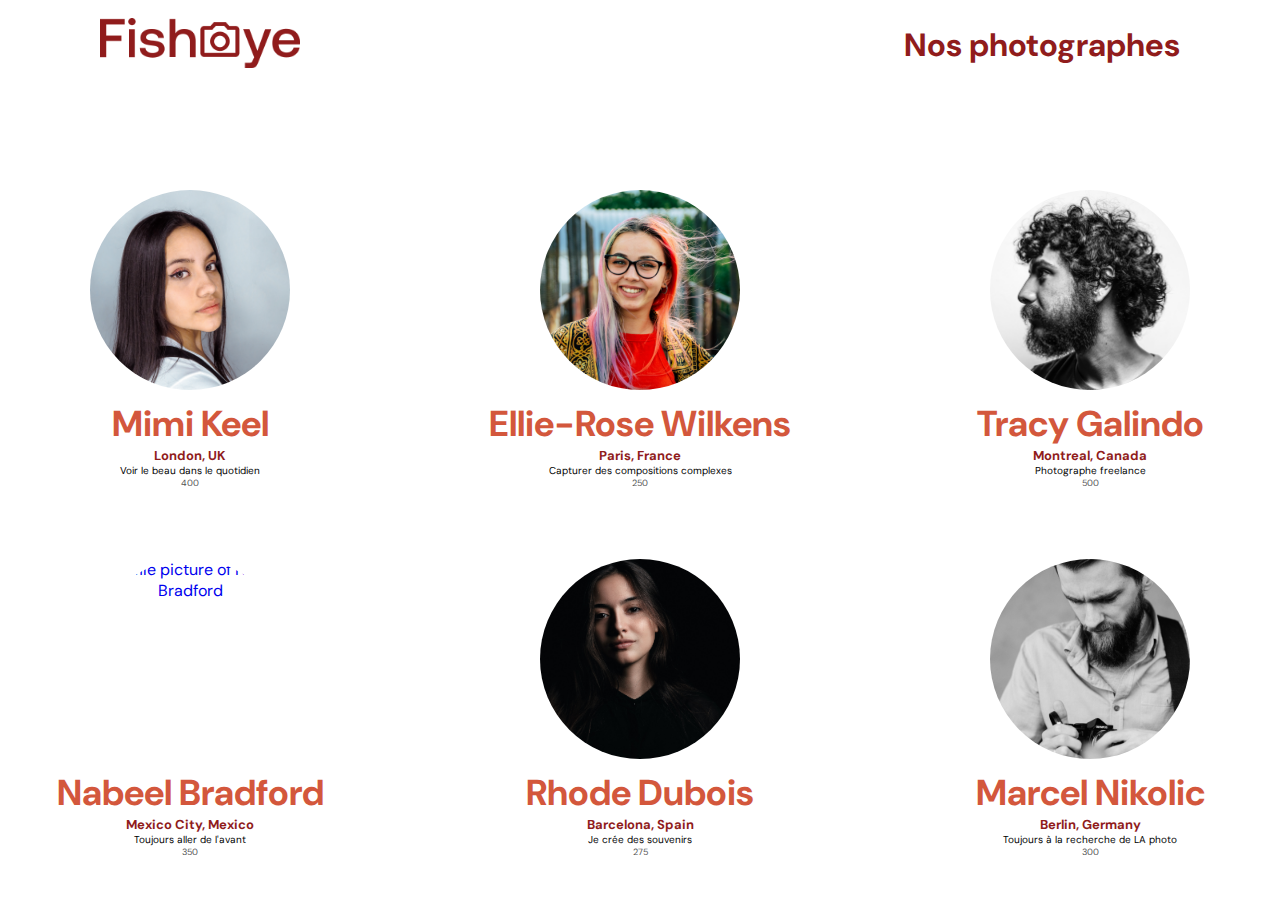
==== index.html @ 1db13030 "Create repo of the project" ====
<!DOCTYPE html>
<html lang="fr">

<head>
  <link href="css/style.css" rel="stylesheet" type="text/css" />
  <meta charset="utf-8">
  <link rel="icon" type="image/png" href="assets/favicon.png">
  <link href="https://fonts.googleapis.com/css?family=DM+Sans&display=swap" rel="stylesheet">
  <link rel="stylesheet" href="https://cdnjs.cloudflare.com/ajax/libs/font-awesome/6.2.0/css/all.min.css"
    integrity="sha512-xh6O/CkQoPOWDdYTDqeRdPCVd1SpvCA9XXcUnZS2FmJNp1coAFzvtCN9BmamE+4aHK8yyUHUSCcJHgXloTyT2A=="
    crossorigin="anonymous" referrerpolicy="no-referrer">
  <link href="https://cdnjs.cloudflare.com/ajax/libs/font-awesome/6.2.1/css/all.min.css" rel="stylesheet">
  <title>Fisheye - photographe </title>
</head>

<body>
  <header>
    <a href="index.html" aria-label="Liens vers la page d’accueil">
      <img src="assets/images/logo.png" class="logo" alt="Fisheye Home page" />
    </a>
    <h1 aria-label="Texte statique">Nos photographes</h1>
  </header>
  <main id="main">
    <div class="photographer_section"></div>
  </main>

  <!-- Factories -->
  <script src="js/factories/ContentsFactories.js"></script>

  <!-- Models -->
  <script src="/js/models/Photographers.js"></script>
  <script src="/js/models/media.js"></script>

  <!-- Templates -->
  <script src="js/templates/HtmlCard.js"></script>

  <!-- Api -->
  <script src="/js/api/Api.js"></script>

  <!-- Entry point -->
  <script src="js/IndexHtml.js"></script>


</body>

</html>
---- css/style.css ----
@import url("photographer.css");

body {
    font-family: "DM Sans", sans-serif;
    margin: 0;
}


header {
    display: flex;
    flex-direction: row;
    justify-content: space-between;
    align-items: center;
    height: 90px;
}

h1 {
    color: #901C1C;
    margin-right: 100px;
}

.logo {
    height: 50px;
    margin-left: 100px;
}

.photographer_section {
    display: grid;
    grid-template-columns: 1fr 1fr 1fr;
    gap: 70px;
    margin-top: 100px;
}

.photographer_section article {
    justify-self: center;
    display: flex;
    justify-content: center;
    align-items: center;
    flex-direction: column;
}

.photographer_section a{
    display: flex;
    flex-direction: column;
    align-items: center;
    text-decoration: none;
}

.photographer_section div {
    width: 100%;
    text-align: center;
}

.photographer_section article h2 {
    color: #D3573C;
    font-size: 36px;
    margin-bottom: 0px;
    margin-top: 10px;
}

.photographer_section article img {
    height: 200px;
    width: 200px;
    border-radius: 50%;
    object-fit: cover;
}
.photographer_section article h3 {
    color: #901C1C;
    font-size: 13px;
    margin: 0px;
} 

.photographer_section article p {
    text-align: center;
    font-size: 10px;
    color: #000000;
    margin: 0px;
} 

.photographer_section article .rate {
    color: #525252;
    font-size: 9px;
    object-fit: cover;
    
}
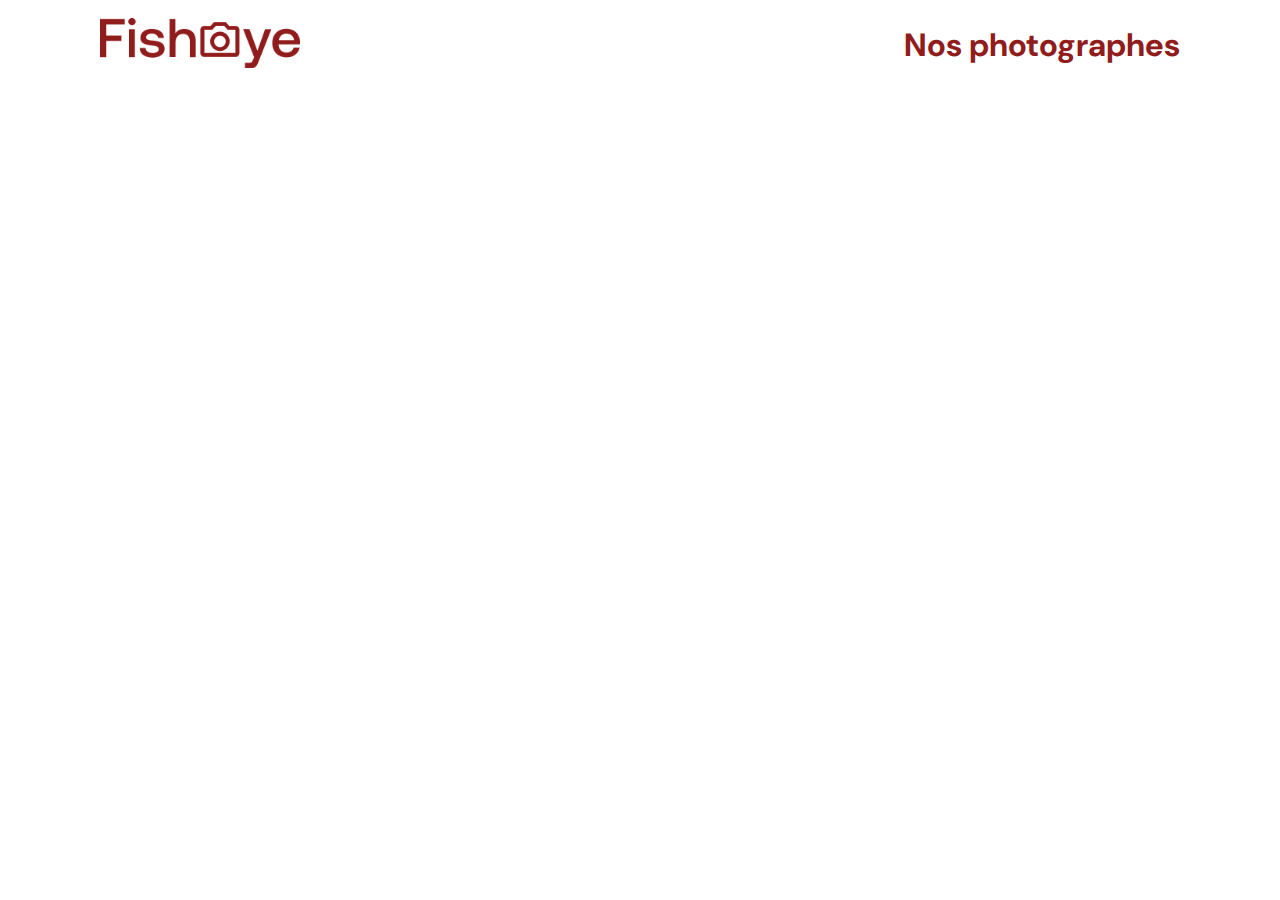
==== commit c6fcb5cc: "Change path of js scripts" ====
--- a/index.html
+++ b/index.html
@@ -2,7 +2,7 @@
 <html lang="fr">
 
 <head>
-  <link href="css/style.css" rel="stylesheet" type="text/css" />
+  <link href="css/style.css" rel="stylesheet" type="text/css">
   <meta charset="utf-8">
   <link rel="icon" type="image/png" href="assets/favicon.png">
   <link href="https://fonts.googleapis.com/css?family=DM+Sans&display=swap" rel="stylesheet">
@@ -16,7 +16,7 @@
 <body>
   <header>
     <a href="index.html" aria-label="Liens vers la page d’accueil">
-      <img src="assets/images/logo.png" class="logo" alt="Fisheye Home page" />
+      <img src="assets/images/logo.png" class="logo" alt="Fisheye Home page">
     </a>
     <h1 aria-label="Texte statique">Nos photographes</h1>
   </header>
@@ -28,14 +28,14 @@
   <script src="js/factories/ContentsFactories.js"></script>
 
   <!-- Models -->
-  <script src="/js/models/Photographers.js"></script>
-  <script src="/js/models/media.js"></script>
+  <script src="js/models/Photographers.js"></script>
+  <script src="js/models/media.js"></script>
 
   <!-- Templates -->
   <script src="js/templates/HtmlCard.js"></script>
 
   <!-- Api -->
-  <script src="/js/api/Api.js"></script>
+  <script src="js/IndexHtml.js"></script>
 
   <!-- Entry point -->
   <script src="js/IndexHtml.js"></script>
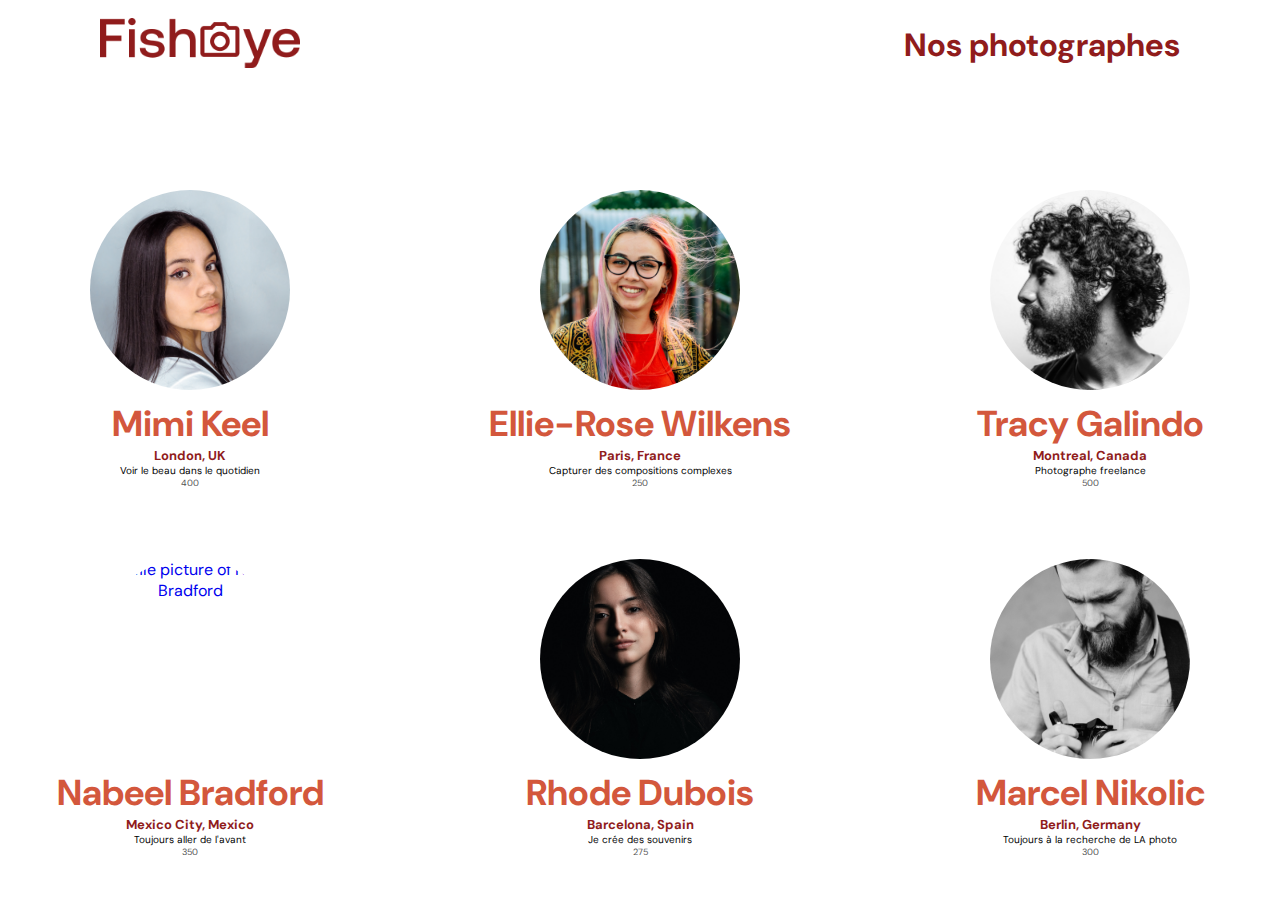
==== commit b921b0d9: "Modify relative path" ====
--- a/index.html
+++ b/index.html
@@ -35,7 +35,7 @@
   <script src="js/templates/HtmlCard.js"></script>
 
   <!-- Api -->
-  <script src="js/IndexHtml.js"></script>
+  <script src="js/api/Api.js"></script>
 
   <!-- Entry point -->
   <script src="js/IndexHtml.js"></script>
